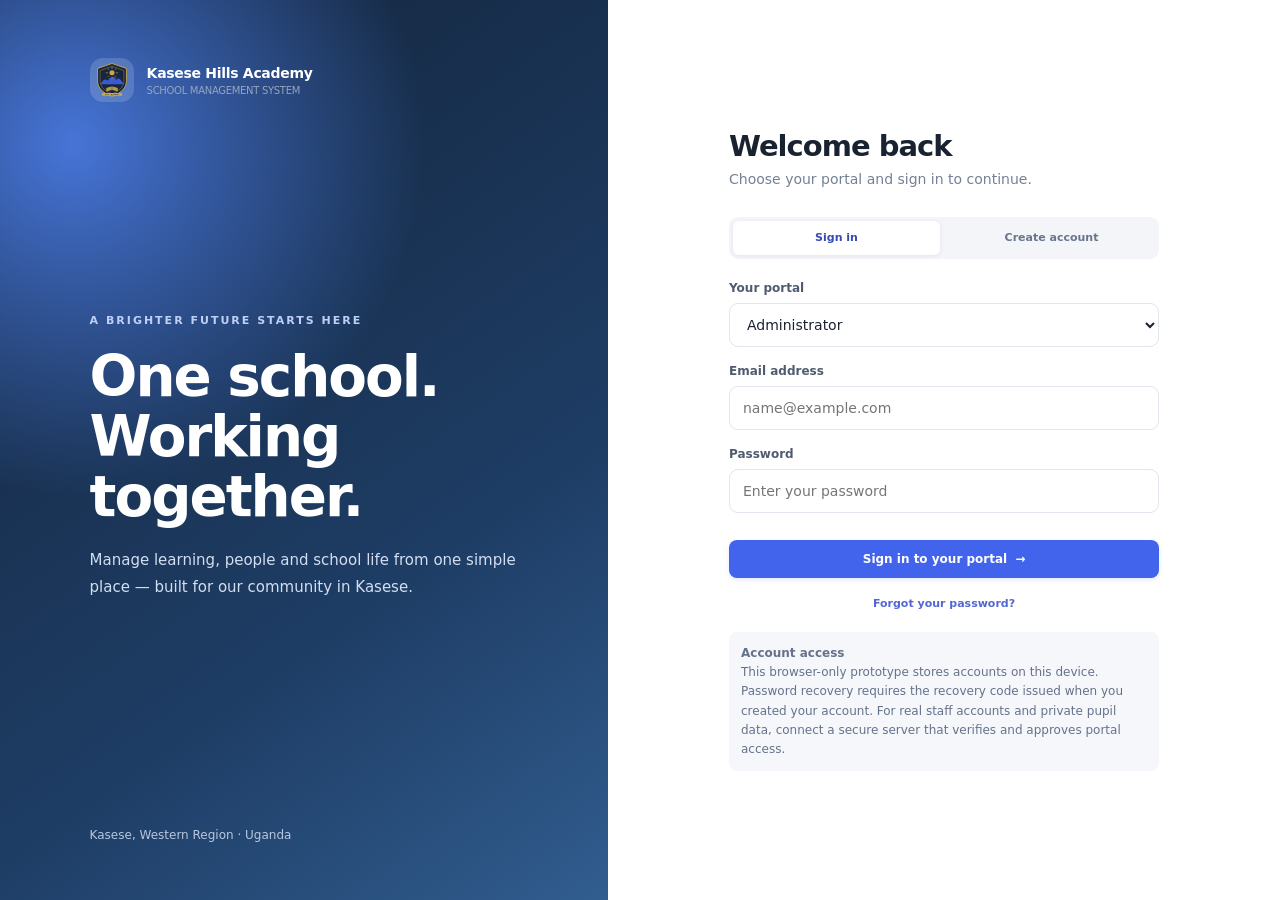
==== portal-accountant.html @ 8a149b99 "edited edited" ====
<!doctype html>
<!--
  portal-accountant.html — School Accountant Portal
  ===================================================
  This portal is for the School Accountant role.

  Pages available in this portal:
    Overview  — Finance-focused dashboard (fees collected, outstanding,
                payments today, scholarships — instead of the general stats)
    Finance   — Full fees and payments management: invoices, receipts,
                outstanding balances and payment status
    Students  — Read-only access to the pupil register to look up
                pupil details when recording payments

  The Accountant manages all financial records for the school.
  They record fee payments, issue receipts, track outstanding balances,
  and monitor scholarships and bursaries.

  Note: The Overview page automatically detects the "accountant" role
  and displays finance-specific stat cards (defined in overviewPage()
  inside shared.js).

  How this file works:
    1. shared.js is loaded — it injects CSS and defines all functions.
    2. initPortal("accountant") validates the session role.
    3. If the session role is not "accountant", the user is redirected
       to index.html to sign in with the correct account.
    4. render() → shell() → renderPage() paint the UI.
-->
<html lang="en">
<head>
  <meta charset="utf-8">
  <meta name="viewport" content="width=device-width, initial-scale=1">
  <meta name="theme-color" content="#17263d">
  <title>Accountant Portal | Kasese Hills Academy</title>
  <!-- shared.js provides all CSS (injected at runtime), utilities and page renderers -->
  <script src="shared.js"></script>
</head>
<body>
  <!--
    #root — all UI is rendered here by shared.js functions.
    The sidebar will show only the 3 pages permitted for this role:
    Overview, Finance, Students.

    The Overview page shows finance-specific stat cards for this role
    (fees collected, outstanding fees, today's payments, scholarships).
  -->
  <div id="root"></div>

  <script>
    /*
     * Initialise the School Accountant portal.
     *
     * initPortal("accountant") — defined in shared.js — does the following:
     *   1. Reads "kasese-school-role" from sessionStorage.
     *   2. If the stored role is not "accountant", redirects to index.html.
     *   3. Sets the global `role` variable to "accountant".
     *   4. Calls render() → shell() → renderPage().
     *
     * Accessible pages for this role:
     *   Overview | Finance | Students
     *
     * The Overview page detects role === "accountant" and switches to
     * finance-focused stat cards automatically (see overviewPage() in shared.js).
     */
    initPortal("accountant");
  </script>
</body>
</html>
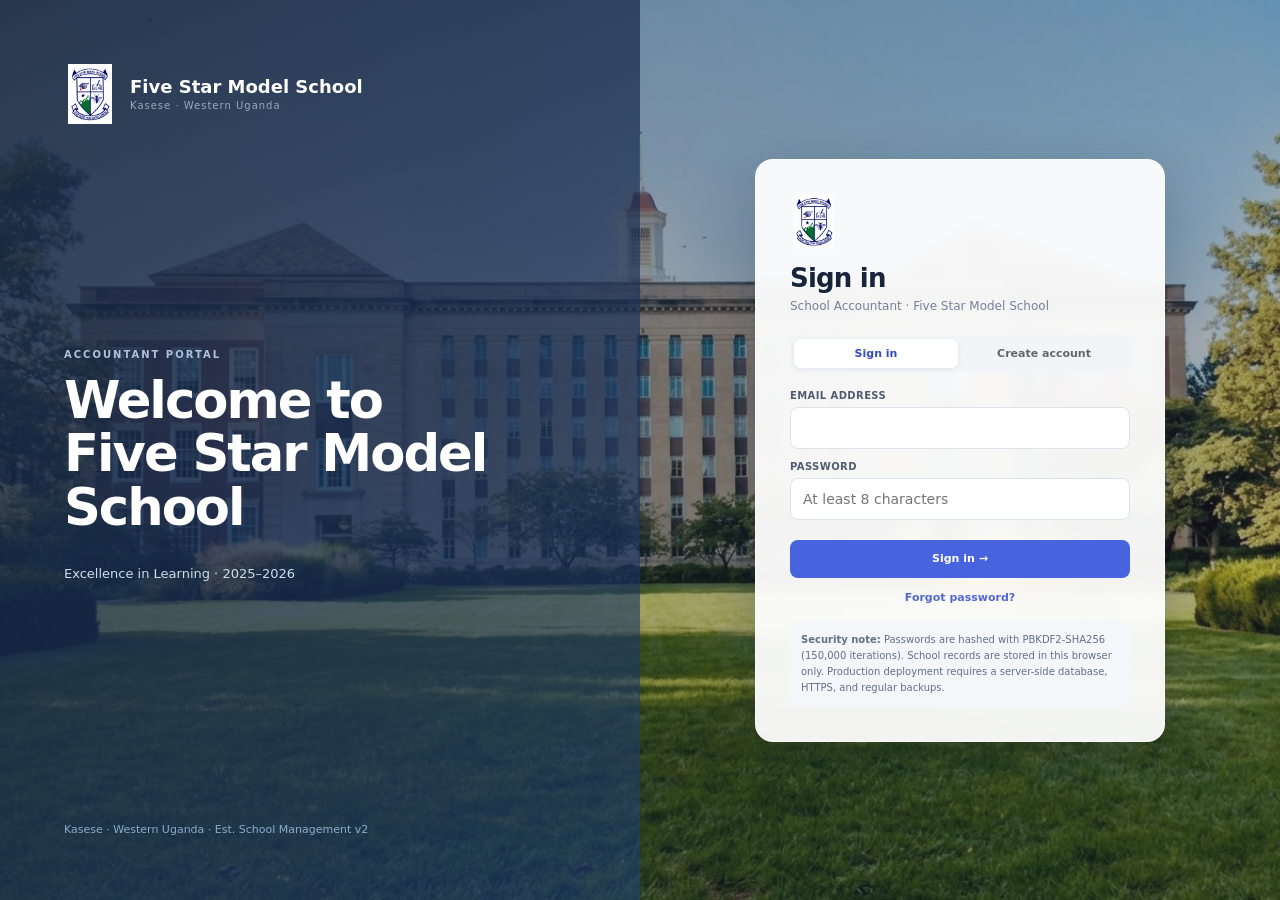
==== commit 13dd70c5: "edited edited" ====
--- a/portal-accountant.html
+++ b/portal-accountant.html
@@ -1,69 +1,717 @@
 <!doctype html>
 <!--
-  portal-accountant.html — School Accountant Portal
-  ===================================================
-  This portal is for the School Accountant role.
-
-  Pages available in this portal:
-    Overview  — Finance-focused dashboard (fees collected, outstanding,
-                payments today, scholarships — instead of the general stats)
-    Finance   — Full fees and payments management: invoices, receipts,
-                outstanding balances and payment status
-    Students  — Read-only access to the pupil register to look up
-                pupil details when recording payments
-
-  The Accountant manages all financial records for the school.
-  They record fee payments, issue receipts, track outstanding balances,
-  and monitor scholarships and bursaries.
-
-  Note: The Overview page automatically detects the "accountant" role
-  and displays finance-specific stat cards (defined in overviewPage()
-  inside shared.js).
-
-  How this file works:
-    1. shared.js is loaded — it injects CSS and defines all functions.
-    2. initPortal("accountant") validates the session role.
-    3. If the session role is not "accountant", the user is redirected
-       to index.html to sign in with the correct account.
-    4. render() → shell() → renderPage() paint the UI.
+  portal-accountant.html — Accountant Portal
+  ============================================
+  Handles all financial management for Five Star Model School.
+  Responsibilities:
+    • Create school fees structures (tuition, boarding, transport, meals, etc.)
+    • Generate per-student invoices for each term
+    • Record fee payments and track balances
+    • Issue printable receipts
+    • Manage scholarships, discounts, and bursaries
+    • Financial summary reports with term-by-term breakdown
 -->
 <html lang="en">
 <head>
   <meta charset="utf-8">
-  <meta name="viewport" content="width=device-width, initial-scale=1">
-  <meta name="theme-color" content="#17263d">
-  <title>Accountant Portal | Kasese Hills Academy</title>
-  <!-- shared.js provides all CSS (injected at runtime), utilities and page renderers -->
+  <meta name="viewport" content="width=device-width,initial-scale=1">
+  <title>Accountant Portal — Five Star Model School</title>
   <script src="shared.js"></script>
 </head>
 <body>
-  <!--
-    #root — all UI is rendered here by shared.js functions.
-    The sidebar will show only the 3 pages permitted for this role:
-    Overview, Finance, Students.
-
-    The Overview page shows finance-specific stat cards for this role
-    (fees collected, outstanding fees, today's payments, scholarships).
-  -->
-  <div id="root"></div>
-
-  <script>
-    /*
-     * Initialise the School Accountant portal.
-     *
-     * initPortal("accountant") — defined in shared.js — does the following:
-     *   1. Reads "kasese-school-role" from sessionStorage.
-     *   2. If the stored role is not "accountant", redirects to index.html.
-     *   3. Sets the global `role` variable to "accountant".
-     *   4. Calls render() → shell() → renderPage().
-     *
-     * Accessible pages for this role:
-     *   Overview | Finance | Students
-     *
-     * The Overview page detects role === "accountant" and switches to
-     * finance-focused stat cards automatically (see overviewPage() in shared.js).
-     */
-    initPortal("accountant");
-  </script>
+<div id="root"></div>
+<script>
+"use strict";
+
+KHA.init("accountant", function(session) {
+
+  /* ── state ── */
+  var page    = "Dashboard";
+  var hist    = [];
+  var searchQ = "";
+
+  function navigate(p) {
+    if (p===page) return; hist.push(page); page=p; searchQ=""; renderPage();
+  }
+  function goBack() {
+    if (!hist.length) return; page=hist.pop(); renderPage();
+  }
+
+  function boot() {
+    KHA.buildShell({
+      roleKey:"accountant", navGroups:KHA.ROLES.accountant.groups,
+      activePage:page, onNav:navigate, session:session,
+      extraRight:'<a href="index.html" class="btn secondary small no-print">All portals</a>'
+    });
+    document.getElementById("kha-back").addEventListener("click", goBack);
+    renderPage();
+  }
+
+  /* ── dispatcher ── */
+  function renderPage() {
+    KHA.setCrumb(page);
+    document.getElementById("kha-back").disabled = !hist.length;
+    var h="";
+    switch(page){
+      case "Dashboard":        h=pgDashboard();     break;
+      case "Fees structure":   h=pgFeesStructure(); break;
+      case "Invoices":         h=pgInvoices();      break;
+      case "Payments":         h=pgPayments();      break;
+      case "Scholarships":     h=pgScholarships();  break;
+      case "Financial reports":h=pgFinancialReports(); break;
+      case "Payment receipts": h=pgReceipts();      break;
+      case "Parent updates":   h=KHA.renderParentUpdates("accountant", session); break;
+      case "Messages":         h=KHA.renderMessages("accountant", session); break;
+      case "Payment requests": h=pgPaymentRequests(); break;
+      case "Payment settings": h=pgPaymentSettings(); break;
+      default: h=pgDashboard();
+    }
+    KHA.setContent(h);
+    wireEvents();
+  }
+
+  /* ══════════════════════════════════════════════════════
+     DASHBOARD — financial KPIs and recent transactions
+  ══════════════════════════════════════════════════════ */
+  function pgDashboard() {
+    var payments  = KHA.load(KHA.STORE.payments, []);
+    var invoices  = KHA.load(KHA.STORE.invoices, []);
+    var schols    = KHA.load(KHA.STORE.scholarships, []);
+    var fees      = KHA.load(KHA.STORE.fees, []);
+
+    var collected   = payments.reduce(function(s,p){ return s+(Number(p.amount)||0); }, 0);
+    var invoiced    = invoices.reduce(function(s,i){ return s+(Number(i.amount)||0); }, 0);
+    var discounts   = schols.reduce(function(s,d){ return s+(Number(d.amount)||0); }, 0);
+    var outstanding = Math.max(0, invoiced - collected);
+    var unpaidCount = invoices.filter(function(i){ return i.status==="Unpaid"||i.status==="Overdue"; }).length;
+
+    /* Monthly revenue bars for the last 6 months */
+    var months = [];
+    for (var i=5; i>=0; i--) {
+      var d = new Date(); d.setMonth(d.getMonth()-i);
+      var key = d.getFullYear()+"-"+String(d.getMonth()+1).padStart(2,"0");
+      var rev = payments.filter(function(p){ return (p.date||"").startsWith(key); })
+                        .reduce(function(s,p){ return s+(Number(p.amount)||0); }, 0);
+      months.push({ label:d.toLocaleDateString("en-GB",{month:"short"}), rev:rev });
+    }
+    var maxRev = Math.max.apply(null, months.map(function(m){ return m.rev; }).concat([1]));
+
+    var recentPay = payments.slice().sort(function(a,b){
+      return (b.createdAt||"").localeCompare(a.createdAt||"");
+    }).slice(0,6);
+
+    return KHA.pageHead("Accountant Dashboard",
+      "School financial overview — "+KHA.CURRENT_YEAR,
+      '<button class="btn small" data-action="addPayment">+ Record payment</button>')
+
+    + '<div class="stats">'
+    + KHA.statCard("💵","Fees collected",   KHA.fmtMoney(collected),  payments.length+" payments", true)
+    + KHA.statCard("🧾","Total invoiced",   KHA.fmtMoney(invoiced),   invoices.length+" invoices")
+    + KHA.statCard("⚠️","Outstanding",      KHA.fmtMoney(outstanding),unpaidCount+" unpaid invoices")
+    + KHA.statCard("🏅","Discounts given",  KHA.fmtMoney(discounts),  schols.length+" scholarships")
+    + KHA.statCard("💰","Fee structures",   fees.length,              "Term fee schedules")
+    + '</div>'
+
+    + '<div class="grid2">'
+    /* Revenue bar chart */
+    + '<section class="panel"><div class="panel-head"><h2>Monthly revenue</h2>'
+    + '<small>Payments collected over the last 6 months</small></div>'
+    + '<div class="bars">'
+    + months.map(function(m){
+        return '<div class="barline"><span>'+KHA.esc(m.label)+'</span>'
+          +'<div class="bar-track"><div class="bar-fill" style="width:'+Math.max(4,Math.round((m.rev/maxRev)*100))+'%;background:var(--green)"></div></div>'
+          +'<strong>'+KHA.fmtMoney(m.rev)+'</strong></div>';
+      }).join("")
+    + '</div></section>'
+    /* Recent payments */
+    + '<section class="panel"><div class="panel-head"><h2>Recent payments</h2></div>'
+    + '<div class="activities">'
+    + (recentPay.length ? recentPay.map(function(p){
+        return '<div class="activity"><span class="act-ico">💵</span>'
+          +'<div><p><strong>'+KHA.esc(p.name||"—")+'</strong> · '+KHA.fmtMoney(p.amount)+'</p>'
+          +'<time>'+KHA.esc(p.method||"Cash")+' · '+KHA.fmtDate(p.date)+'</time></div></div>';
+      }).join("")
+      : '<div class="empty"><strong>No payments yet</strong>Record a payment to see it here.</div>')
+    + '</div></section>'
+    + '</div>'
+
+    /* Collection rate KPI */
+    + '<section class="panel" style="margin-bottom:14px">'
+    + '<div class="panel-head"><h2>Fee collection by term</h2></div>'
+    + '<div class="bars">'
+    + ["Term 1","Term 2","Term 3"].map(function(t){
+        var tv = payments.filter(function(p){ return p.term===t; }).reduce(function(s,p){ return s+(Number(p.amount)||0);},0);
+        var ti = invoices.filter(function(i){ return i.term===t; }).reduce(function(s,i){ return s+(Number(i.amount)||0);},0);
+        var pct = Math.max(4, Math.round((tv/Math.max(ti,1))*100));
+        return '<div class="barline"><span>'+KHA.esc(t)+'</span>'
+          +'<div class="bar-track"><div class="bar-fill" style="width:'+pct+'%;background:'+(pct>=80?"var(--green)":pct>=50?"var(--amber)":"var(--red)")+'"></div></div>'
+          +'<strong>'+pct+'%</strong></div>';
+      }).join("")
+    + '</div></section>';
+  }
+
+  /* ══════════════════════════════════════════════════════
+     FEES STRUCTURE
+     Defines what each class is charged per term.
+     Components: tuition, boarding, transport, meals, uniform,
+     books, examination fees, activities, development fund.
+  ══════════════════════════════════════════════════════ */
+  function pgFeesStructure() {
+    var rows = KHA.load(KHA.STORE.fees, []).filter(function(f){
+      if (!searchQ) return true;
+      return (f.name||"").toLowerCase().includes(searchQ.toLowerCase())
+        || (f.class||"").toLowerCase().includes(searchQ.toLowerCase());
+    });
+    return KHA.pageHead("Fees structure",
+      "Term fee schedules — "+rows.length+" structure(s)",
+      '<input class="search" id="tSearch" placeholder="Search…" value="'+KHA.esc(searchQ)+'">'
+      +'<button class="btn small" data-action="addRecord" data-store="fees">+ Create fees structure</button>')
+    + '<div class="table-wrap">'
+    + KHA.buildTable([
+        {key:"name",label:"Structure name"},
+        {key:"class",label:"Class"},
+        {key:"term",label:"Term"},
+        {key:"year",label:"Year"},
+        {key:"tuition",label:"Tuition",render:function(r){ return KHA.fmtMoney(r.tuition); }},
+        {key:"boarding",label:"Boarding",render:function(r){ return r.boarding?KHA.fmtMoney(r.boarding):"—"; }},
+        {key:"transport",label:"Transport",render:function(r){ return r.transport?KHA.fmtMoney(r.transport):"—"; }},
+        {key:"total",label:"Total",render:function(r){
+          var t=(Number(r.tuition)||0)+(Number(r.boarding)||0)+(Number(r.transport)||0)
+            +(Number(r.meals)||0)+(Number(r.uniform)||0)+(Number(r.books)||0)
+            +(Number(r.examFee)||0)+(Number(r.activities)||0)+(Number(r.development)||0);
+          return '<strong>'+KHA.fmtMoney(t)+'</strong>';
+        }}
+      ], rows, function(r){
+        return '<button class="btn icon" data-edit-record="'+KHA.esc(r.id)+'" data-store="fees" title="Edit">✏️</button>'
+          +'<button class="btn icon danger" data-del-record="'+KHA.esc(r.id)+'" data-store="fees" title="Delete">🗑️</button>';
+      })
+    + '</div>';
+  }
+
+  /* ══════════════════════════════════════════════════════
+     INVOICES — per-student term fee bills
+  ══════════════════════════════════════════════════════ */
+  function pgInvoices() {
+    var rows = KHA.load(KHA.STORE.invoices, []).filter(function(i){
+      if (!searchQ) return true;
+      var q = searchQ.toLowerCase();
+      return (i.name||"").toLowerCase().includes(q)||(i.admission||"").toLowerCase().includes(q);
+    });
+    return KHA.pageHead("Invoices",
+      rows.length+" invoice(s)",
+      '<input class="search" id="tSearch" placeholder="Search pupil or admission…" value="'+KHA.esc(searchQ)+'">'
+      +'<button class="btn small" data-action="addRecord" data-store="invoices">+ Create invoice</button>')
+    + '<div class="table-wrap">'
+    + KHA.buildTable([
+        {key:"name",label:"Pupil"},
+        {key:"admission",label:"Adm. #"},
+        {key:"class",label:"Class"},
+        {key:"term",label:"Term"},
+        {key:"amount",label:"Amount",render:function(r){ return KHA.fmtMoney(r.amount); }},
+        {key:"due",label:"Due date",render:function(r){ return KHA.fmtDate(r.due); }},
+        {key:"status",label:"Status",render:sBadge}
+      ], rows, function(r){
+        return '<button class="btn icon" data-view-invoice="'+KHA.esc(r.id)+'" title="View/Print">🖨️</button>'
+          +'<button class="btn icon" data-edit-record="'+KHA.esc(r.id)+'" data-store="invoices" title="Edit">✏️</button>'
+          +'<button class="btn icon danger" data-del-record="'+KHA.esc(r.id)+'" data-store="invoices" title="Delete">🗑️</button>';
+      })
+    + '</div>';
+  }
+
+  /* ══════════════════════════════════════════════════════
+     PAYMENTS — fee payment records with receipt generation
+  ══════════════════════════════════════════════════════ */
+  function pgPayments() {
+    var rows = KHA.load(KHA.STORE.payments, []).filter(function(p){
+      if (!searchQ) return true;
+      var q = searchQ.toLowerCase();
+      return (p.name||"").toLowerCase().includes(q)||(p.receiptNo||"").toLowerCase().includes(q);
+    });
+    var total = rows.reduce(function(s,p){ return s+(Number(p.amount)||0); }, 0);
+    return KHA.pageHead("Payments",
+      rows.length+" payment(s) · Total: "+KHA.fmtMoney(total),
+      '<input class="search" id="tSearch" placeholder="Search name or receipt…" value="'+KHA.esc(searchQ)+'">'
+      +'<button class="btn small" data-action="addRecord" data-store="payments">+ Record payment</button>')
+    + '<div class="table-wrap">'
+    + KHA.buildTable([
+        {key:"receiptNo",label:"Receipt #"},
+        {key:"name",label:"Pupil"},
+        {key:"admission",label:"Adm. #"},
+        {key:"class",label:"Class"},
+        {key:"term",label:"Term"},
+        {key:"amount",label:"Amount paid",render:function(r){ return '<strong>'+KHA.fmtMoney(r.amount)+'</strong>'; }},
+        {key:"method",label:"Method"},
+        {key:"date",label:"Date",render:function(r){ return KHA.fmtDate(r.date); }},
+        {key:"status",label:"Status",render:sBadge}
+      ], rows, function(r){
+        return '<button class="btn icon" data-print-receipt="'+KHA.esc(r.id)+'" title="Print receipt">🖨️</button>'
+          +'<button class="btn icon" data-edit-record="'+KHA.esc(r.id)+'" data-store="payments" title="Edit">✏️</button>'
+          +'<button class="btn icon danger" data-del-record="'+KHA.esc(r.id)+'" data-store="payments" title="Delete">🗑️</button>';
+      })
+    + '</div>';
+  }
+
+  /* ══════════════════════════════════════════════════════
+     SCHOLARSHIPS / DISCOUNTS
+  ══════════════════════════════════════════════════════ */
+  function pgScholarships() {
+    var rows = KHA.load(KHA.STORE.scholarships, []).filter(function(s){
+      if (!searchQ) return true;
+      return (s.name||"").toLowerCase().includes(searchQ.toLowerCase());
+    });
+    var totalDiscount = rows.reduce(function(s,r){ return s+(Number(r.amount)||0); }, 0);
+    return KHA.pageHead("Scholarships & discounts",
+      rows.length+" award(s) · Total: "+KHA.fmtMoney(totalDiscount),
+      '<input class="search" id="tSearch" placeholder="Search…" value="'+KHA.esc(searchQ)+'">'
+      +'<button class="btn small" data-action="addRecord" data-store="scholarships">+ Add scholarship</button>')
+    + '<div class="table-wrap">'
+    + KHA.buildTable([
+        {key:"name",label:"Pupil"},
+        {key:"admission",label:"Adm. #"},
+        {key:"type",label:"Type",render:function(r){ return '<span class="badge blue">'+KHA.esc(r.type||"")+'</span>'; }},
+        {key:"amount",label:"Discount amount",render:function(r){ return KHA.fmtMoney(r.amount); }},
+        {key:"term",label:"Term"},
+        {key:"reason",label:"Reason"}
+      ], rows, function(r){
+        return '<button class="btn icon" data-edit-record="'+KHA.esc(r.id)+'" data-store="scholarships" title="Edit">✏️</button>'
+          +'<button class="btn icon danger" data-del-record="'+KHA.esc(r.id)+'" data-store="scholarships" title="Delete">🗑️</button>';
+      })
+    + '</div>';
+  }
+
+  /* ══════════════════════════════════════════════════════
+     FINANCIAL REPORTS — printable summary
+  ══════════════════════════════════════════════════════ */
+  function pgFinancialReports() {
+    var payments  = KHA.load(KHA.STORE.payments, []);
+    var invoices  = KHA.load(KHA.STORE.invoices, []);
+    var schols    = KHA.load(KHA.STORE.scholarships, []);
+    var collected = payments.reduce(function(s,p){ return s+(Number(p.amount)||0); }, 0);
+    var invoiced  = invoices.reduce(function(s,i){ return s+(Number(i.amount)||0); }, 0);
+    var discounts = schols.reduce(function(s,d){ return s+(Number(d.amount)||0); }, 0);
+    var outstanding = Math.max(0, invoiced-collected);
+
+    var byMethod = {};
+    payments.forEach(function(p){
+      var m = p.method||"Cash";
+      byMethod[m] = (byMethod[m]||0)+(Number(p.amount)||0);
+    });
+    var maxM = Math.max.apply(null, Object.values(byMethod).concat([1]));
+
+    return KHA.pageHead("Financial reports",
+      "School revenue and collection summary — "+KHA.CURRENT_YEAR,
+      '<button class="btn secondary small no-print" onclick="window.print()">🖨️ Print report</button>')
+
+    + '<div class="stats">'
+    + KHA.statCard("💵","Total collected",   KHA.fmtMoney(collected), payments.length+" payments", true)
+    + KHA.statCard("🧾","Total invoiced",    KHA.fmtMoney(invoiced),  invoices.length+" invoices")
+    + KHA.statCard("⚠️","Outstanding",       KHA.fmtMoney(outstanding),"Unpaid balance")
+    + KHA.statCard("🏅","Discounts given",   KHA.fmtMoney(discounts), schols.length+" awards")
+    + '</div>'
+
+    + '<div class="grid2">'
+    /* By term */
+    + '<section class="panel"><div class="panel-head"><h2>Collection by term</h2></div>'
+    + '<div class="bars">'
+    + ["Term 1","Term 2","Term 3"].map(function(t){
+        var tv = payments.filter(function(p){ return p.term===t; }).reduce(function(s,p){ return s+(Number(p.amount)||0);},0);
+        var pct = Math.max(4,Math.round((tv/Math.max(collected,1))*100));
+        return '<div class="barline"><span>'+KHA.esc(t)+'</span>'
+          +'<div class="bar-track"><div class="bar-fill" style="width:'+pct+'%"></div></div>'
+          +'<strong>'+KHA.fmtMoney(tv)+'</strong></div>';
+      }).join("")
+    + '</div></section>'
+    /* By payment method */
+    + '<section class="panel"><div class="panel-head"><h2>By payment method</h2></div>'
+    + '<div class="bars">'
+    + Object.entries(byMethod).map(function(e){
+        var pct = Math.max(4,Math.round((e[1]/maxM)*100));
+        return '<div class="barline"><span>'+KHA.esc(e[0])+'</span>'
+          +'<div class="bar-track"><div class="bar-fill" style="width:'+pct+'%;background:var(--green)"></div></div>'
+          +'<strong>'+KHA.fmtMoney(e[1])+'</strong></div>';
+      }).join("") || '<div style="padding:16px;font-size:10px;color:var(--muted)">No payment data yet.</div>'
+    + '</div></section>'
+    + '</div>'
+
+    /* Full payments list */
+    + '<div class="table-wrap"><div class="table-toolbar"><h2>All payment records</h2></div>'
+    + KHA.buildTable([
+        {key:"receiptNo",label:"Receipt #"},
+        {key:"name",label:"Pupil"},
+        {key:"amount",label:"Amount",render:function(r){ return KHA.fmtMoney(r.amount); }},
+        {key:"method",label:"Method"},
+        {key:"term",label:"Term"},
+        {key:"date",label:"Date",render:function(r){ return KHA.fmtDate(r.date); }},
+        {key:"status",label:"Status",render:sBadge}
+      ], payments.slice().reverse(), null)
+    + '</div>';
+  }
+
+  /* ══════════════════════════════════════════════════════
+     PAYMENT RECEIPTS — print receipts from existing payments
+  ══════════════════════════════════════════════════════ */
+  function pgReceipts() {
+    var payments = KHA.load(KHA.STORE.payments, []).slice().reverse();
+    return KHA.pageHead("Payment receipts",
+      "Select a payment to print its receipt.",
+      '<button class="btn secondary small no-print" onclick="window.print()">🖨️ Print current receipt</button>')
+    + '<div class="notice info">Click the 🖨️ icon on any payment to preview and print its receipt.</div>'
+    + '<div class="table-wrap">'
+    + KHA.buildTable([
+        {key:"receiptNo",label:"Receipt #"},
+        {key:"name",label:"Pupil"},
+        {key:"amount",label:"Amount",render:function(r){ return KHA.fmtMoney(r.amount); }},
+        {key:"method",label:"Method"},
+        {key:"date",label:"Date",render:function(r){ return KHA.fmtDate(r.date); }},
+        {key:"status",label:"Status",render:sBadge}
+      ], payments, function(r){
+        return '<button class="btn icon" data-print-receipt="'+KHA.esc(r.id)+'" title="Print receipt">🖨️</button>';
+      })
+    + '</div>'
+    + '<div id="receiptPreview"></div>';
+  }
+
+  /* ── Build a printable receipt ── */
+  function buildReceipt(payment) {
+    return '<div class="receipt" id="printReceipt" style="max-width:440px;margin:20px auto">'
+      +'<div class="receipt-header">'
+      +'<div style="width:50px;height:58px;margin:0 auto 8px">'+KHA.BADGE_SVG+'</div>'
+      +'<h3 style="margin:4px 0">'+KHA.esc(KHA.SCHOOL_NAME)+'</h3>'
+      +'<p style="margin:2px 0;font-size:11px">Kasese, Western Uganda</p>'
+      +'<p style="font-size:13px;font-weight:700;margin-top:6px;color:#1a3d6b">OFFICIAL PAYMENT RECEIPT</p>'
+      +'</div>'
+      +'<div class="receipt-row"><span>Receipt No.</span><strong>'+KHA.esc(payment.receiptNo||"—")+'</strong></div>'
+      +'<div class="receipt-row"><span>Date</span><span>'+KHA.fmtDate(payment.date)+'</span></div>'
+      +'<div class="receipt-row"><span>Received from</span><span>'+KHA.esc(payment.name||"—")+'</span></div>'
+      +'<div class="receipt-row"><span>Admission no.</span><span>'+KHA.esc(payment.admission||"—")+'</span></div>'
+      +'<div class="receipt-row"><span>Class</span><span>'+KHA.esc(payment.class||"—")+'</span></div>'
+      +'<div class="receipt-row"><span>Term</span><span>'+KHA.esc(payment.term||"—")+'</span></div>'
+      +'<div class="receipt-row"><span>Payment method</span><span>'+KHA.esc(payment.method||"Cash")+'</span></div>'
+      +'<div class="receipt-total"><span>Amount paid</span><span>'+KHA.fmtMoney(payment.amount)+'</span></div>'
+      +'<div style="margin-top:20px;display:grid;grid-template-columns:1fr 1fr;gap:20px;font-size:10px;text-align:center">'
+      +'<div style="border-top:1px solid #333;padding-top:4px">Received by</div>'
+      +'<div style="border-top:1px solid #333;padding-top:4px">Accountant / Cashier</div>'
+      +'</div>'
+      +'<p style="text-align:center;font-size:9px;margin-top:14px;color:#aaa">'+KHA.esc(KHA.SCHOOL_MOTTO)+' · '+new Date().toLocaleDateString()+'</p>'
+      +'</div>'
+      +'<div class="no-print" style="margin-top:12px;display:flex;gap:8px">'
+      +'<button class="btn secondary" onclick="window.print()">🖨️ Print receipt</button>'
+      +'</div>';
+  }
+
+  function pgPaymentRequests() {
+    var requests = KHA.load(KHA.STORE.paymentRequests, []).slice().sort(function(a,b) {
+      return String(b.createdAt||"").localeCompare(String(a.createdAt||""));
+    });
+    var pending = requests.filter(function(request){ return request.status==="Pending"; }).length;
+    return KHA.pageHead("Parent payment requests", pending+" request(s) awaiting manual verification.")
+      + '<div class="notice warn">Confirm a payment only after checking the school’s official MTN, Airtel, or bank statement. A parent-entered transaction reference is not proof of receipt.</div>'
+      + '<div class="table-wrap">'+KHA.buildTable([
+        {key:"createdAt",label:"Submitted",render:function(r){ return KHA.fmtDate(r.createdAt); }},
+        {key:"studentName",label:"Student"},
+        {key:"admission",label:"Admission"},
+        {key:"method",label:"Method"},
+        {key:"payerPhone",label:"Payer phone"},
+        {key:"transactionReference",label:"Transaction reference"},
+        {key:"amount",label:"Amount",render:function(r){ return KHA.fmtMoney(r.amount); }},
+        {key:"status",label:"Status",render:sBadge},
+        {key:"decisionNote",label:"Accountant note"}
+      ],requests,function(request){
+        if(request.status!=="Pending") return "—";
+        return '<button class="btn success small" data-confirm-payment="'+KHA.esc(request.id)+'">Confirm received</button>'
+          +'<button class="btn danger small" data-reject-payment="'+KHA.esc(request.id)+'">Reject</button>';
+      })+'</div>';
+  }
+
+  function pgPaymentSettings() {
+    var settings = KHA.load(KHA.STORE.paymentSettings,{});
+    return KHA.pageHead("Parent payment instructions","Set the official mobile-money and bank details shown in parent accounts.")
+      + '<div class="notice warn">Enter public payment instructions only. Never save a mobile-money PIN, bank password, API key, or secret code here. This browser app cannot start or verify an external transfer.</div>'
+      + '<section class="panel"><div class="panel-body"><form id="payment-settings-form" class="form-grid">'
+      + '<div class="section-title">MTN Mobile Money</div>'
+      + accField("mtnNumber","School MTN number",settings.mtnNumber,"tel")
+      + accField("mtnMerchantCode","School merchant / business code",settings.mtnMerchantCode)
+      + '<div class="section-title">Airtel Money</div>'
+      + accField("airtelNumber","School Airtel number",settings.airtelNumber,"tel")
+      + accField("airtelMerchantCode","School merchant / business code",settings.airtelMerchantCode)
+      + '<div class="section-title">Bank transfer</div>'
+      + accField("bankName","Bank name",settings.bankName)
+      + accField("bankAccountName","Account name",settings.bankAccountName)
+      + accField("bankAccountNumber","Account number",settings.bankAccountNumber)
+      + accField("bankBranch","Branch",settings.bankBranch)
+      + '<div class="field full"><button class="btn" type="submit">Save payment instructions</button></div>'
+      + '</form></div></section>';
+  }
+
+  function accField(name,label,value,type) {
+    return '<div class="field"><label>'+KHA.esc(label)+'</label><input name="'+KHA.esc(name)+'" type="'+KHA.esc(type||"text")+'" value="'+KHA.esc(value||"")+'"></div>';
+  }
+
+  function decidePaymentRequest(id, approved) {
+    var requests = KHA.load(KHA.STORE.paymentRequests,[]);
+    var request = requests.find(function(item){ return item.id===id; });
+    if(!request || request.status!=="Pending") {
+      KHA.toast("This request has already been reviewed or no longer exists.","error");
+      return;
+    }
+    if(approved) {
+      if(!confirm("Have you independently confirmed this exact payment in the official school account statement? Only confirm after the money has been received.")) return;
+      var payments = KHA.load(KHA.STORE.payments,[]);
+      var existingPayment = payments.find(function(payment){ return payment.paymentRequestId===request.id; });
+      var reference=String(request.transactionReference||"").trim().toLowerCase();
+      var referenceAlreadyUsed=requests.some(function(item){
+        return item.id!==request.id&&item.status==="Confirmed"
+          &&String(item.transactionReference||"").trim().toLowerCase()===reference;
+      })||payments.some(function(payment){
+        return payment.paymentRequestId!==request.id
+          &&String(payment.transactionReference||"").trim().toLowerCase()===reference;
+      });
+      if(referenceAlreadyUsed){
+        KHA.toast("This transaction reference is already recorded against another payment. Review the official statement before taking action.","error");
+        return;
+      }
+      var receiptNo = existingPayment ? existingPayment.receiptNo : "KHA-"+Date.now().toString(36).toUpperCase();
+      if(!existingPayment) {
+        var payment = {
+          id:KHA.uid(), paymentRequestId:request.id, receiptNo:receiptNo,
+          name:request.studentName, admission:request.admission, class:request.class,
+          term:request.term, amount:Number(request.amount)||0,
+          method:request.method, date:request.paidOn||KHA.today(),
+          receivedBy:session.name, status:"Complete",
+          transactionReference:request.transactionReference, verifiedAt:KHA.nowISO()
+        };
+        if(!KHA.save(KHA.STORE.payments,payments.concat([payment]))) return;
+      }
+      request.status="Confirmed";
+      request.decisionNote="Payment received and verified by "+session.name;
+      request.reviewedAt=KHA.nowISO();
+      request.receiptNo=receiptNo;
+    } else {
+      var note=prompt("Reason for rejecting this payment request (optional):","");
+      if(note===null) return;
+      request.status="Rejected";
+      request.decisionNote=String(note).trim()||"Payment not verified";
+      request.reviewedAt=KHA.nowISO();
+    }
+    if(!KHA.save(KHA.STORE.paymentRequests,requests)) return;
+    KHA.toast(approved?"Payment verified. Receipt "+request.receiptNo+" created.":"Payment request rejected.","success");
+    renderPage();
+  }
+
+  /* ══════════════════════════════════════════════════════
+     STATUS BADGE
+  ══════════════════════════════════════════════════════ */
+  function sBadge(r) {
+    var v=r.status||""; var c="gray";
+    if (["Paid","Complete","Confirmed"].includes(v)) c="green";
+    else if (["Part-paid","Partial"].includes(v)) c="amber";
+    else if (["Unpaid","Overdue","Refunded","Rejected"].includes(v)) c="red";
+    else if (["Pending"].includes(v)) c="blue";
+    return '<span class="badge '+c+'">'+KHA.esc(v)+'</span>';
+  }
+
+  /* ══════════════════════════════════════════════════════
+     FORM DEFINITIONS
+  ══════════════════════════════════════════════════════ */
+  function formForStore(storeKey, rec) {
+    rec = rec||{};
+    switch(storeKey){
+      case "fees":
+        return '<div class="form-grid">'
+          +fi("name","Structure name","text",rec.name,1)
+          +fi("class","Class / category","select",rec.class,1,["All classes"].concat(KHA.CLASS_LIST))
+          +fi("term","Term","select",rec.term,1,["Term 1","Term 2","Term 3","Annual"])
+          +fi("year","Academic year","text",rec.year||KHA.CURRENT_YEAR,1)
+          +'<div class="section-title">Fee components (UGX)</div>'
+          +fi("tuition","Tuition fees","number",rec.tuition,1)
+          +fi("boarding","Boarding fees","number",rec.boarding)
+          +fi("transport","Transport fees","number",rec.transport)
+          +fi("meals","Meals (day scholars)","number",rec.meals)
+          +fi("uniform","Uniform","number",rec.uniform)
+          +fi("books","Books & materials","number",rec.books)
+          +fi("examFee","Examination fee","number",rec.examFee)
+          +fi("activities","Activities & sports","number",rec.activities)
+          +fi("development","Development fund","number",rec.development)
+          +fi("due","Due date","date",rec.due)
+          +'</div>';
+      case "invoices":
+        return '<div class="form-grid">'
+          +fi("name","Pupil full name","text",rec.name,1)
+          +fi("admission","Admission no.","text",rec.admission,1)
+          +fi("class","Class","select",rec.class,1,KHA.CLASS_LIST)
+          +fi("term","Term","select",rec.term,1,["Term 1","Term 2","Term 3"])
+          +fi("year","Academic year","text",rec.year||KHA.CURRENT_YEAR)
+          +fi("amount","Total amount (UGX)","number",rec.amount,1)
+          +fi("due","Due date","date",rec.due,1)
+          +fi("status","Status","select",rec.status||"Unpaid",1,["Unpaid","Part-paid","Paid","Overdue"])
+          +'</div>';
+      case "payments":
+        return '<div class="form-grid">'
+          +fi("receiptNo","Receipt number","text",rec.receiptNo||("REC-"+Date.now()),1)
+          +fi("name","Pupil full name","text",rec.name,1)
+          +fi("admission","Admission no.","text",rec.admission,1)
+          +fi("class","Class","select",rec.class,1,KHA.CLASS_LIST)
+          +fi("term","Term","select",rec.term,1,["Term 1","Term 2","Term 3"])
+          +fi("amount","Amount paid (UGX)","number",rec.amount,1)
+          +fi("method","Payment method","select",rec.method||"Cash",1,["Cash","Mobile Money","Bank transfer","Cheque","Card"])
+          +fi("date","Payment date","date",rec.date||KHA.today(),1)
+          +fi("receivedBy","Received by","text",rec.receivedBy||session.name)
+          +fi("balance","Balance remaining (UGX)","number",rec.balance)
+          +fi("status","Status","select",rec.status||"Complete",1,["Complete","Partial","Refunded"])
+          +'</div>';
+      case "scholarships":
+        return '<div class="form-grid">'
+          +fi("name","Pupil full name","text",rec.name,1)
+          +fi("admission","Admission no.","text",rec.admission,1)
+          +fi("type","Award type","select",rec.type,1,["Scholarship","Discount","Bursary","Staff benefit","Government sponsorship"])
+          +fi("amount","Discount / award amount (UGX)","number",rec.amount,1)
+          +fi("term","Term","select",rec.term,1,["Term 1","Term 2","Term 3","Annual"])
+          +fi("reason","Reason / notes","textarea",rec.reason,0,[],"full")
+          +'</div>';
+      default: return '<p>No form for this record type.</p>';
+    }
+  }
+
+  function fi(name,label,type,value,req,options,extra){
+    var cls="field"+(extra?" "+extra:"");
+    var r=req?" required":""; var inp;
+    if(type==="select"){
+      inp='<select name="'+KHA.esc(name)+'"'+r+'>'
+        +(options||[]).map(function(o){
+            return '<option value="'+KHA.esc(o)+'"'+(value===o?" selected":"")+'>'+KHA.esc(o)+'</option>';
+          }).join("")+'</select>';
+    }else if(type==="textarea"){
+      inp='<textarea name="'+KHA.esc(name)+'"'+r+'>'+KHA.esc(value||"")+'</textarea>';
+    }else{
+      inp='<input name="'+KHA.esc(name)+'" type="'+KHA.esc(type)+'" value="'+KHA.esc(value||"")+'"'+r+'>';
+    }
+    return '<div class="'+cls+'"><label>'+KHA.esc(label)+'</label>'+inp+'</div>';
+  }
+
+  /* ══════════════════════════════════════════════════════
+     MODAL OPENERS
+  ══════════════════════════════════════════════════════ */
+  function openRecordModal(storeKey, id) {
+    var storeId = KHA.STORE[storeKey]||storeKey;
+    var records = KHA.load(storeId,[]);
+    var rec     = id ? records.find(function(r){ return r.id===id; }) : null;
+    var labels  = {fees:"fees structure",invoices:"invoice",payments:"payment",scholarships:"scholarship"};
+    KHA.openModal(
+      '<div class="modal-head"><h2>'+(rec?"Edit":"Create new")+" "+KHA.esc(labels[storeKey]||storeKey)+'</h2>'
+      +'<button class="btn icon" onclick="KHA.closeModal()">✕</button></div>'
+      +'<div class="modal-body"><form id="mForm">'+formForStore(storeKey,rec)+'</form></div>'
+      +'<div class="modal-foot">'
+      +'<button class="btn secondary" onclick="KHA.closeModal()">Cancel</button>'
+      +'<button class="btn success" id="mSave">💾 Save</button></div>', true);
+    document.getElementById("mSave").addEventListener("click",function(){ saveRecord(storeKey,rec?rec.id:null); });
+  }
+
+  function openReceiptModal(id) {
+    var p = KHA.load(KHA.STORE.payments,[]).find(function(x){ return x.id===id; });
+    if (!p) return;
+    KHA.openModal(
+      '<div class="modal-head"><h2>Payment receipt — '+KHA.esc(p.receiptNo||"")+'</h2>'
+      +'<button class="btn icon" onclick="KHA.closeModal()">✕</button></div>'
+      +'<div class="modal-body">'+buildReceipt(p)+'</div>'
+      +'<div class="modal-foot"><button class="btn secondary" onclick="KHA.closeModal()">Close</button></div>');
+  }
+
+  function openInvoiceModal(id) {
+    var inv = KHA.load(KHA.STORE.invoices,[]).find(function(x){ return x.id===id; });
+    if (!inv) return;
+    var fees = KHA.load(KHA.STORE.fees,[]).find(function(f){ return f.class===inv.class && f.term===inv.term; })||{};
+    var paid = KHA.load(KHA.STORE.payments,[])
+      .filter(function(p){ return p.admission===inv.admission && p.term===inv.term; })
+      .reduce(function(s,p){ return s+(Number(p.amount)||0); }, 0);
+    var balance = Math.max(0, (Number(inv.amount)||0)-paid);
+
+    KHA.openModal(
+      '<div class="modal-head"><h2>Invoice — '+KHA.esc(inv.name||"")+'</h2>'
+      +'<button class="btn icon" onclick="KHA.closeModal()">✕</button></div>'
+      +'<div class="modal-body">'
+      +'<div class="receipt" style="max-width:100%">'
+      +'<div class="receipt-header">'
+      +'<div style="width:48px;height:55px;margin:0 auto 8px">'+KHA.BADGE_SVG+'</div>'
+      +'<h3 style="margin:4px 0">'+KHA.esc(KHA.SCHOOL_NAME)+'</h3>'
+      +'<p style="font-size:13px;font-weight:700;margin-top:6px;color:#1a3d6b">FEE INVOICE</p>'
+      +'</div>'
+      +'<div class="receipt-row"><span>Pupil</span><strong>'+KHA.esc(inv.name)+'</strong></div>'
+      +'<div class="receipt-row"><span>Admission</span><span>'+KHA.esc(inv.admission)+'</span></div>'
+      +'<div class="receipt-row"><span>Class</span><span>'+KHA.esc(inv.class)+'</span></div>'
+      +'<div class="receipt-row"><span>Term</span><span>'+KHA.esc(inv.term)+'</span></div>'
+      +'<div class="receipt-row"><span>Due date</span><span>'+KHA.fmtDate(inv.due)+'</span></div>'
+      +'<div class="receipt-row"><span>Total billed</span><strong>'+KHA.fmtMoney(inv.amount)+'</strong></div>'
+      +'<div class="receipt-row"><span>Amount paid</span><span>'+KHA.fmtMoney(paid)+'</span></div>'
+      +'<div class="receipt-total"><span>Balance due</span><span style="color:var(--red)">'+KHA.fmtMoney(balance)+'</span></div>'
+      +'</div>'
+      +'<div class="no-print" style="margin-top:12px"><button class="btn secondary" onclick="window.print()">🖨️ Print invoice</button></div>'
+      +'</div>'
+      +'<div class="modal-foot"><button class="btn secondary" onclick="KHA.closeModal()">Close</button></div>');
+  }
+
+  /* ── Save generic record ── */
+  function saveRecord(storeKey, id) {
+    var form  = document.getElementById("mForm");
+    var fd    = new FormData(form);
+    var storeId = KHA.STORE[storeKey]||storeKey;
+    var records = KHA.load(storeId,[]);
+    var rec   = {}; fd.forEach(function(v,k){ rec[k]=v; });
+    if (!id) { rec.id=KHA.uid(); rec.createdAt=KHA.nowISO(); records.push(rec); }
+    else {
+      rec.id=id;
+      rec.createdAt=(records.find(function(r){return r.id===id;})||{}).createdAt||KHA.nowISO();
+      var idx=records.findIndex(function(r){return r.id===id;});
+      if(idx>-1) records[idx]=rec;
+    }
+    KHA.save(storeId, records);
+    KHA.closeModal();
+    KHA.toast((id?"Updated":"Saved")+" record.", "success");
+    renderPage();
+  }
+
+  function deleteRecord(storeKey, id) {
+    if (!confirm("Delete this record permanently?")) return;
+    var storeId = KHA.STORE[storeKey]||storeKey;
+    KHA.save(storeId, KHA.load(storeId,[]).filter(function(r){ return r.id!==id; }));
+    KHA.toast("Record deleted.", "default");
+    renderPage();
+  }
+
+  /* ══════════════════════════════════════════════════════
+     EVENT WIRING
+  ══════════════════════════════════════════════════════ */
+  function wireEvents(){
+    var content = document.getElementById("kha-content");
+    var ts = document.getElementById("tSearch");
+    if(ts) ts.addEventListener("input",function(){ searchQ=this.value; renderPage(); });
+
+    content.addEventListener("click",function(e){
+      var t=e.target.closest("[data-action],[data-nav-to],[data-edit-record],[data-del-record],[data-print-receipt],[data-view-invoice],[data-confirm-payment],[data-reject-payment]");
+      if(!t) return;
+      if(t.dataset.navTo)                            { navigate(t.dataset.navTo); return; }
+      if(t.dataset.action==="addPayment")            { openRecordModal("payments",null); return; }
+      if(t.dataset.action==="addRecord")             { openRecordModal(t.dataset.store,null); return; }
+      if(t.dataset.editRecord)                       { openRecordModal(t.dataset.store,t.dataset.editRecord); return; }
+      if(t.dataset.delRecord)                        { deleteRecord(t.dataset.store,t.dataset.delRecord); return; }
+      if(t.dataset.printReceipt)                     { openReceiptModal(t.dataset.printReceipt); return; }
+      if(t.dataset.viewInvoice)                      { openInvoiceModal(t.dataset.viewInvoice); return; }
+      if(t.dataset.confirmPayment)                    { decidePaymentRequest(t.dataset.confirmPayment,true); return; }
+      if(t.dataset.rejectPayment)                     { decidePaymentRequest(t.dataset.rejectPayment,false); return; }
+    });
+    content.addEventListener("submit",function(e){
+      if(e.target.id==="payment-settings-form"){
+        e.preventDefault();
+        var data=new FormData(e.target), settings={};
+        ["mtnNumber","mtnMerchantCode","airtelNumber","airtelMerchantCode","bankName","bankAccountName","bankAccountNumber","bankBranch"].forEach(function(key){settings[key]=String(data.get(key)||"").trim();});
+        if(KHA.save(KHA.STORE.paymentSettings,settings)){KHA.toast("Parent payment instructions saved.","success");renderPage();}
+      }
+    });
+    KHA.wireParentUpdates(content, "accountant", session, renderPage);
+    KHA.wireMessages(content, "accountant", session, renderPage);
+  }
+
+  boot();
+});
+</script>
 </body>
 </html>
